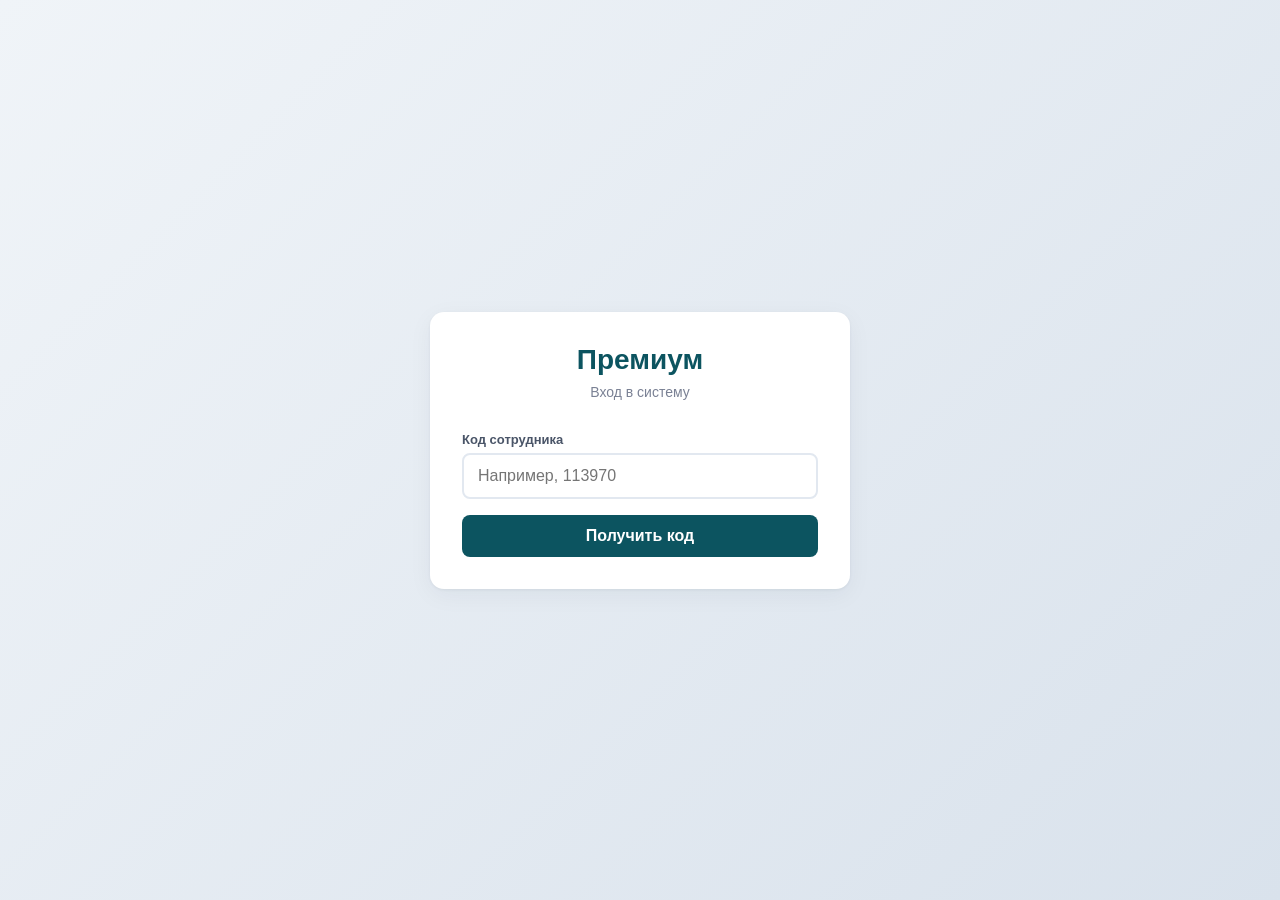
==== index.html @ 04913149 "chore: initial commit — каркас Премиум v2 - CNAME для premium.prognoz.info - tokens.css: дизайн-токе" ====
<!DOCTYPE html>
<html lang="ru">
<head>
  <meta charset="UTF-8">
  <meta name="viewport" content="width=device-width,initial-scale=1,maximum-scale=1">
  <title>Прогноз · Премиум</title>
  <link rel="preconnect" href="https://fonts.googleapis.com">
  <link rel="preconnect" href="https://fonts.gstatic.com" crossorigin>
  <link href="https://fonts.googleapis.com/css2?family=Golos+Text:wght@400;500;600;700;800&display=swap" rel="stylesheet">
  <script type="importmap">
  { "imports": { "https://www.gstatic.com/firebasejs/10.7.0/": "/libs/firebase/10.7.0/" } }
  </script>
  <link rel="stylesheet" href="tokens.css">
  <style>
    /* HERO — верхняя тёмная шапка */
    .top{background:linear-gradient(160deg,var(--petrol),var(--petrol-deep));color:#fff;padding:18px 18px 20px;position:sticky;top:0;z-index:10}
    .top-row{display:flex;align-items:center;gap:12px}
    .who{flex:1;min-width:0}
    .who .role{display:inline-block;background:rgba(255,255,255,.16);border-radius:6px;padding:2px 8px;font-weight:700;font-size:10px;margin-right:6px;letter-spacing:.03em;text-transform:uppercase}
    .who h1{font-size:17px;font-weight:800;line-height:1.2;margin:6px 0 3px}
    .who .meta{font-size:11px;color:rgba(255,255,255,.7)}
    .top-actions{display:flex;gap:6px}
    .top-btn{background:rgba(255,255,255,.12);border:none;color:#fff;font-family:inherit;font-size:13px;padding:8px;border-radius:10px;cursor:pointer;line-height:1;min-width:38px;height:38px;display:inline-flex;align-items:center;justify-content:center}
    .top-btn:active{background:rgba(255,255,255,.24)}
    /* КАРТОЧКА */
    .wrap{max-width:420px;margin:0 auto;padding-bottom:80px}
    .card{background:var(--card);border:1px solid var(--line);border-radius:var(--r);box-shadow:var(--shadow);margin:12px;padding:16px}
    .eyebrow{font-size:11px;font-weight:800;letter-spacing:.05em;text-transform:uppercase;color:var(--muted);margin-bottom:6px}
    .big{font-size:32px;font-weight:800;letter-spacing:-.5px}
    .pill{display:inline-flex;align-items:center;gap:5px;font-size:12px;font-weight:800;padding:4px 11px;border-radius:999px}
    .pill.ok{background:var(--ok-soft);color:var(--ok)}
    .pill.warn{background:var(--warn-soft);color:var(--warn)}
    .pill.bad{background:var(--bad-soft);color:var(--bad)}
    .row{display:flex;align-items:baseline;gap:10px;flex-wrap:wrap}
    .muted{color:var(--muted);font-size:12px}
    .stack{height:32px;background:var(--card-2);border:1px solid var(--line);border-radius:10px;overflow:hidden;display:flex;position:relative;margin-top:10px}
    .stack .fact{background:var(--petrol);display:flex;align-items:center;padding:0 10px;color:#fff;font-weight:800;font-size:12px}
    .banner{background:var(--warn-soft);border:1px solid var(--warn);color:var(--warn);border-radius:12px;padding:14px 16px;margin:12px;font-size:13px;line-height:1.45}
    .banner b{color:var(--ink)}
    .loader{padding:40px;text-align:center;color:var(--muted)}
    .kv{display:grid;grid-template-columns:1fr auto;gap:8px 12px;font-size:13px;margin-top:8px}
    .kv .k{color:var(--muted)}
    .kv .v{font-weight:700;color:var(--ink)}
    .stripe-c1,.stripe-c2,.stripe-c3,.stripe-c4{height:6px;border-radius:3px;background:var(--card-2);overflow:hidden;margin-top:4px}
    .stripe-c1>i,.stripe-c2>i,.stripe-c3>i,.stripe-c4>i{display:block;height:100%;border-radius:3px;background:var(--petrol)}
    .comp-row{display:grid;grid-template-columns:60px 1fr auto;gap:9px;align-items:center;margin-top:10px;font-size:12px}
    .comp-row .cn{color:var(--ink-2);font-weight:600}
    .comp-row .cv{font-weight:800;white-space:nowrap;color:var(--ink)}
  </style>
</head>
<body>
<div class="wrap">
  <div id="hero"></div>
  <div id="content"><div class="loader">Загрузка кабинета…</div></div>
</div>

<script type="module">
import { requireAuth, logout } from './auth-guard.js';
import { getApp } from 'https://www.gstatic.com/firebasejs/10.7.0/firebase-app.js';
import { getFunctions, httpsCallable } from 'https://www.gstatic.com/firebasejs/10.7.0/firebase-functions.js';

const esc = (s) => String(s ?? '').replace(/[&<>"]/g, c => ({'&':'&amp;','<':'&lt;','>':'&gt;','"':'&quot;'}[c]));
const initials = (name) => (String(name||'').trim().split(/\s+/).map(p=>p[0]||'').slice(0,2).join('') || '?').toUpperCase();
const fmtK = (n) => { n = Number(n)||0; if(n>=1e6) return (n/1e6).toFixed(1).replace('.',',')+' млн'; if(n>=1e4) return Math.round(n/1e3)+'к'; if(n>=1e3) return (n/1e3).toFixed(1).replace('.',',')+'к'; return String(Math.round(n)); };
const fmtFull = (n) => String(Math.round(Number(n)||0)).replace(/\B(?=(\d{3})+(?!\d))/g,' ');

(async () => {
  const me = await requireAuth();
  const params = new URLSearchParams(location.search);
  const targetCode = params.get('agent') || me.code;

  const fns = getFunctions(getApp(), 'europe-west1');
  let d;
  try {
    const res = await httpsCallable(fns, 'getDashboard')({ user_code: targetCode, view: 'partner' });
    d = res.data;
  } catch (e) {
    document.getElementById('content').innerHTML =
      `<div class="banner">Не удалось загрузить кабинет: <b>${esc(e.message || String(e))}</b></div>`;
    console.error(e);
    return;
  }

  renderHero(d, me);
  renderContent(d);
})();

function renderHero(d, me) {
  const u = d.user || {};
  const roleLabel = u.role_label || 'Партнёр';
  const meta = [];
  if (u.mop_name) meta.push('Старший: ' + u.mop_name);
  if (u.stazh_label) meta.push('стаж ' + u.stazh_label);
  const showBack = new URLSearchParams(location.search).has('agent');
  document.getElementById('hero').innerHTML = `
    <div class="top">
      <div class="top-row">
        <div class="who">
          <span class="role">${esc(roleLabel)}</span>
          <h1>${esc(u.name || '')}</h1>
          <div class="meta">${esc(meta.join(' · '))}</div>
        </div>
        <div class="top-actions">
          ${showBack ? '<button class="top-btn" onclick="history.back()" title="Назад">←</button>' : ''}
          <button class="top-btn" onclick="__logout()" title="Выход">⎋</button>
        </div>
      </div>
    </div>`;
}

function renderContent(d) {
  const u = d.user || {};
  const irBlock = irCard(d);
  const goalBlock = goalCard(d);
  const svetoforBlock = svetoforCard(d);
  const preview = `
    <div class="banner">🚧 <b>Премиум v2 · этап 1.</b> Идёт разработка. Пока показываем базовый профиль на реальных данных для проверки чтения.</div>
    ${irBlock}
    ${goalBlock}
    ${svetoforBlock}
  `;
  document.getElementById('content').innerHTML = preview;
}

function irCard(d) {
  const ir = d.ir_v2 && d.ir_v2.week;
  if (!ir) return '';
  const tot = ir.ir_total ?? 0;
  const cls = tot >= 70 ? 'ok' : (tot >= 50 ? 'warn' : 'bad');
  const b = ir.breakdown || {};
  const c = (key, label) => {
    const v = (b[key] && (b[key].total ?? b[key])) ?? 0;
    const pct = Math.min(100, Math.max(0, v));
    return `<div class="comp-row">
      <div class="cn">${esc(label)}</div>
      <div class="stripe-c1"><i style="width:${pct}%"></i></div>
      <div class="cv">${v}%</div>
    </div>`;
  };
  return `<div class="card">
    <div class="eyebrow">Индекс развития · неделя</div>
    <div class="row">
      <div class="big">${tot}%</div>
      <span class="pill ${cls}">${cls === 'ok' ? 'норма' : cls === 'warn' ? 'внимание' : 'риск'}</span>
    </div>
    <div class="muted">4 равные части: поток · горячие · задатки · вал</div>
    ${c('c1','поток')}${c('c2','горячие')}${c('c3','задатки')}${c('c4','вал')}
  </div>`;
}

function goalCard(d) {
  const g = d.goal;
  const u = d.user || {};
  if (!g) return '';
  const inc = u.income_month || 0;
  const tgt = g.target_revenue_month || 0;
  const pct = tgt > 0 ? Math.min(100, Math.round(inc/tgt*100)) : 0;
  return `<div class="card">
    <div class="eyebrow">Цель по доходу</div>
    <div class="row" style="justify-content:space-between">
      <div>
        <div class="big" style="color:var(--gold)">${fmtK(inc)} <span class="muted num" style="font-size:14px">/ ${fmtK(tgt)} ₽</span></div>
      </div>
      <span class="pill ${pct >= 90 ? 'ok' : pct >= 60 ? 'warn' : 'bad'}">${pct}%</span>
    </div>
    <div class="stack"><div class="fact" style="width:${pct}%">${pct >= 30 ? fmtK(inc) : ''}</div></div>
    <div class="muted" style="margin-top:8px">Средний доход за 12 мес vs цель</div>
  </div>`;
}

function svetoforCard(d) {
  const u = d.user || {};
  if (u.position_in_company == null && u.position_in_pool == null) return '';
  const pos = u.position_in_pool ?? u.position_in_company;
  const zone = u.svetofor_zone_label || '';
  const category = u.svetofor_zone_category || '';
  return `<div class="card">
    <div class="eyebrow">Светофор</div>
    <div class="row" style="justify-content:space-between;align-items:center">
      <div class="big">#${pos}</div>
      <div style="text-align:right">
        <div style="font-size:13px;font-weight:700">${esc(zone)}</div>
        <div class="muted">${esc(category)}</div>
      </div>
    </div>
  </div>`;
}

window.__logout = async () => { await logout(); };
</script>
</body>
</html>
---- tokens.css ----
/* Дизайн-токены Премиума. Единственное место где определены цвета/шрифты/радиусы. */
:root{
  --paper:#EDF0F1;--card:#FFF;--card-2:#F7F8F9;
  --ink:#15191C;--ink-2:#41494F;--muted:#727C83;
  --line:#E4E8EA;--line-2:#EEF1F2;
  --petrol:#0C5460;--petrol-deep:#073B43;--petrol-soft:#E4EEF0;
  --gold:#A86A12;--gold-soft:#FAF1DD;--gold-line:#EBD8AF;
  --ok:#1F7A43;--ok-soft:#E5F2EA;
  --warn:#B26B0E;--warn-soft:#FBF0DE;
  --bad:#B5302A;--bad-soft:#FBE7E5;--bad-line:#F1CFCC;
  --r:16px;--r-sm:12px;
  --shadow:0 1px 2px rgba(20,25,28,.04),0 8px 26px rgba(20,25,28,.06);
}
*{box-sizing:border-box;margin:0;padding:0}
body{
  font-family:'Golos Text','Inter',-apple-system,system-ui,sans-serif;
  background:var(--paper);color:var(--ink);
  font-size:14px;line-height:1.5;-webkit-font-smoothing:antialiased;
}
.num{font-variant-numeric:tabular-nums}
button{font-family:inherit;cursor:pointer}
a{color:var(--petrol);text-decoration:none}
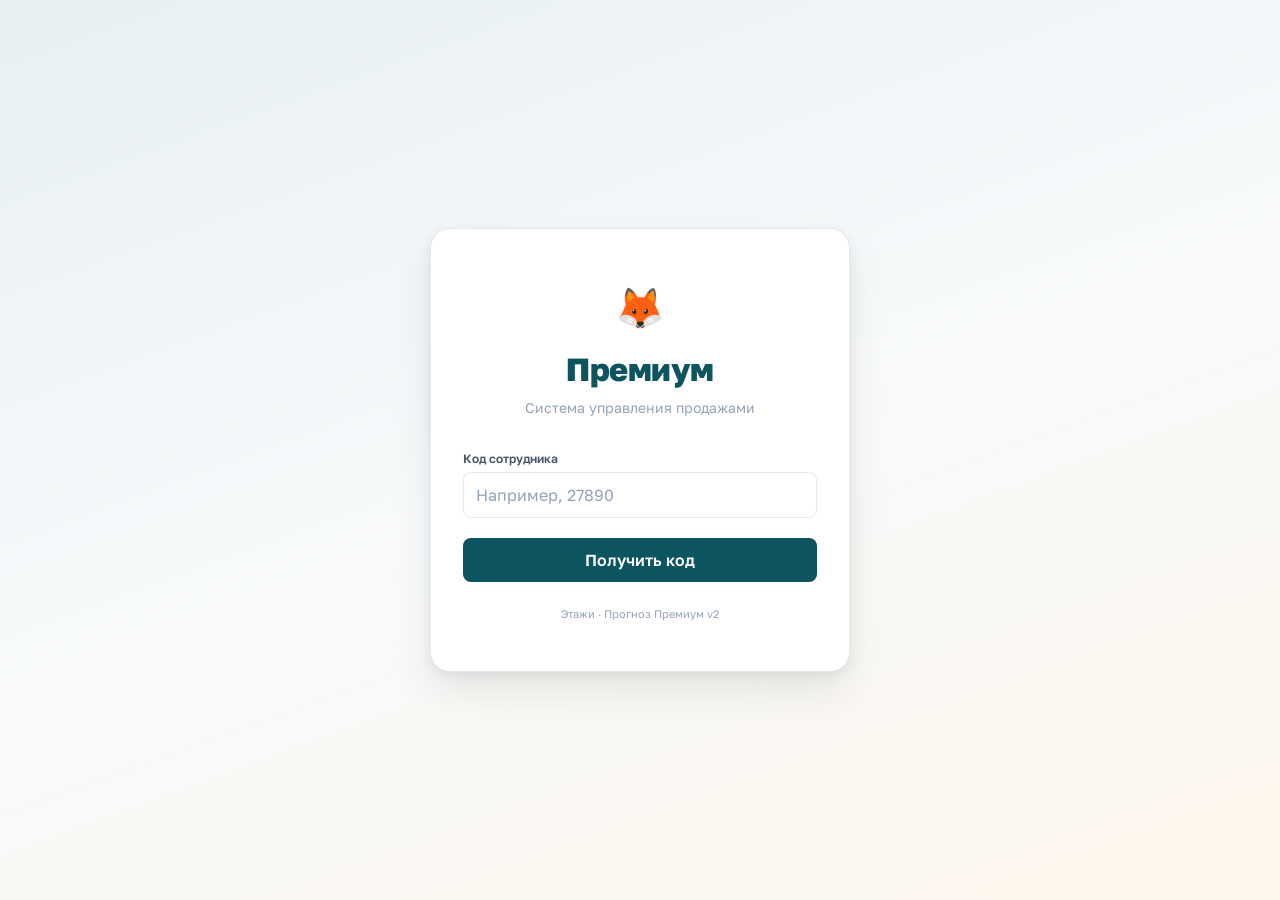
==== commit fbb4888e: "feat(design): полный редизайн — премиальный светлый - tokens.css: новая палитра (петроль обновлённый" ====
--- a/index.html
+++ b/index.html
@@ -4,99 +4,250 @@
   <meta charset="UTF-8">
   <meta name="viewport" content="width=device-width,initial-scale=1,maximum-scale=1">
   <title>Прогноз · Премиум</title>
-  <link rel="preconnect" href="https://fonts.googleapis.com">
-  <link rel="preconnect" href="https://fonts.gstatic.com" crossorigin>
-  <link href="https://fonts.googleapis.com/css2?family=Golos+Text:wght@400;500;600;700;800&display=swap" rel="stylesheet">
   <script type="importmap">
   { "imports": { "https://www.gstatic.com/firebasejs/10.7.0/": "/libs/firebase/10.7.0/" } }
   </script>
   <link rel="stylesheet" href="tokens.css">
   <style>
-    /* HERO — верхняя тёмная шапка */
-    .top{background:linear-gradient(160deg,var(--petrol),var(--petrol-deep));color:#fff;padding:18px 18px 20px;position:sticky;top:0;z-index:10}
-    .top-row{display:flex;align-items:center;gap:12px}
+    /* ============ КАРКАС ============ */
+    .wrap{max-width:1024px;margin:0 auto;padding-bottom:var(--sp-8)}
+    @media(max-width:640px){.wrap{padding-bottom:100px}}
+
+    /* HERO — тёмная петроловая шапка */
+    .top{background:linear-gradient(160deg,var(--petrol),var(--petrol-deep));color:#fff;padding:var(--sp-5) var(--sp-5) 22px;position:sticky;top:0;z-index:10;box-shadow:0 4px 20px rgba(7,59,67,.15)}
+    .top-inner{max-width:1024px;margin:0 auto;display:flex;align-items:center;gap:var(--sp-3);flex-wrap:wrap}
+    .avatar{width:44px;height:44px;border-radius:50%;background:rgba(255,255,255,.18);display:flex;align-items:center;justify-content:center;font-weight:var(--fw-eb);font-size:var(--fs-md);flex-shrink:0;backdrop-filter:blur(4px)}
     .who{flex:1;min-width:0}
-    .who .role{display:inline-block;background:rgba(255,255,255,.16);border-radius:6px;padding:2px 8px;font-weight:700;font-size:10px;margin-right:6px;letter-spacing:.03em;text-transform:uppercase}
-    .who h1{font-size:17px;font-weight:800;line-height:1.2;margin:6px 0 3px}
-    .who .meta{font-size:11px;color:rgba(255,255,255,.7)}
-    .top-actions{display:flex;gap:6px}
-    .top-btn{background:rgba(255,255,255,.12);border:none;color:#fff;font-family:inherit;font-size:13px;padding:8px;border-radius:10px;cursor:pointer;line-height:1;min-width:38px;height:38px;display:inline-flex;align-items:center;justify-content:center}
-    .top-btn:active{background:rgba(255,255,255,.24)}
-    /* КАРТОЧКА */
-    .wrap{max-width:420px;margin:0 auto;padding-bottom:80px}
-    .card{background:var(--card);border:1px solid var(--line);border-radius:var(--r);box-shadow:var(--shadow);margin:12px;padding:16px}
-    .eyebrow{font-size:11px;font-weight:800;letter-spacing:.05em;text-transform:uppercase;color:var(--muted);margin-bottom:6px}
-    .big{font-size:32px;font-weight:800;letter-spacing:-.5px}
-    .pill{display:inline-flex;align-items:center;gap:5px;font-size:12px;font-weight:800;padding:4px 11px;border-radius:999px}
-    .pill.ok{background:var(--ok-soft);color:var(--ok)}
-    .pill.warn{background:var(--warn-soft);color:var(--warn)}
-    .pill.bad{background:var(--bad-soft);color:var(--bad)}
-    .row{display:flex;align-items:baseline;gap:10px;flex-wrap:wrap}
-    .muted{color:var(--muted);font-size:12px}
-    .stack{height:32px;background:var(--card-2);border:1px solid var(--line);border-radius:10px;overflow:hidden;display:flex;position:relative;margin-top:10px}
-    .stack .fact{background:var(--petrol);display:flex;align-items:center;padding:0 10px;color:#fff;font-weight:800;font-size:12px}
-    .banner{background:var(--warn-soft);border:1px solid var(--warn);color:var(--warn);border-radius:12px;padding:14px 16px;margin:12px;font-size:13px;line-height:1.45}
+    .who .role{display:inline-block;background:rgba(255,255,255,.16);border-radius:var(--r-xs);padding:2px var(--sp-2);font-weight:var(--fw-b);font-size:var(--fs-xs);margin-right:var(--sp-1);letter-spacing:.03em;text-transform:uppercase;backdrop-filter:blur(4px)}
+    .who h1{font-size:var(--fs-md);font-weight:var(--fw-eb);line-height:1.2;margin:6px 0 3px;overflow:hidden;text-overflow:ellipsis;white-space:nowrap}
+    .who .meta{font-size:var(--fs-xs);color:rgba(255,255,255,.72);overflow:hidden;text-overflow:ellipsis;white-space:nowrap}
+    .top-actions{display:flex;gap:var(--sp-1);flex-shrink:0}
+    .top-btn{background:rgba(255,255,255,.12);border:none;color:#fff;font-family:inherit;font-size:var(--fs-base);padding:var(--sp-2);border-radius:var(--r-sm);cursor:pointer;line-height:1;min-width:38px;height:38px;display:inline-flex;align-items:center;justify-content:center;transition:background var(--transition)}
+    .top-btn:hover{background:rgba(255,255,255,.22)}
+
+    /* Табы */
+    .tabs{max-width:1024px;margin:0 auto;padding:0 var(--sp-3);display:flex;gap:var(--sp-1);overflow-x:auto;-webkit-overflow-scrolling:touch;background:var(--card);border-bottom:1px solid var(--line);position:sticky;top:88px;z-index:9}
+    @media(max-width:640px){.tabs{top:86px}}
+    .tab{flex:0 0 auto;padding:var(--sp-4) var(--sp-4);font-size:var(--fs-sm);font-weight:var(--fw-b);color:var(--muted);border:none;background:transparent;cursor:pointer;font-family:inherit;border-bottom:2px solid transparent;white-space:nowrap;transition:color var(--transition),border-color var(--transition)}
+    .tab:hover{color:var(--ink)}
+    .tab.on{color:var(--petrol);border-bottom-color:var(--petrol)}
+    .tab .em{font-size:15px;margin-right:5px}
+
+    /* КАРТОЧКИ */
+    .card{background:var(--card);border:1px solid var(--line);border-radius:var(--r-lg);box-shadow:var(--shadow);margin:var(--sp-3);padding:var(--sp-4);transition:box-shadow var(--transition)}
+    @media(min-width:900px){.card{margin:var(--sp-4)}}
+    .card-h{display:flex;align-items:center;gap:var(--sp-2);margin-bottom:var(--sp-3)}
+    .eyebrow{font-size:var(--fs-xs);font-weight:var(--fw-eb);letter-spacing:.05em;text-transform:uppercase;color:var(--muted)}
+    .card-h .eyebrow{flex:1}
+    .big{font-size:var(--fs-2xl);font-weight:var(--fw-eb);letter-spacing:-.5px;line-height:1.05}
+    .row{display:flex;align-items:baseline;gap:var(--sp-3);flex-wrap:wrap}
+    .stack{height:32px;background:var(--card-2);border:1px solid var(--line);border-radius:var(--r-md);overflow:hidden;display:flex;position:relative;margin-top:var(--sp-3)}
+    .stack .fact{background:var(--petrol);display:flex;align-items:center;padding:0 var(--sp-3);color:#fff;font-weight:var(--fw-eb);font-size:var(--fs-sm)}
+
+    /* Компонентные полосы */
+    .comp-row{display:grid;grid-template-columns:70px 1fr auto;gap:var(--sp-3);align-items:center;margin-top:var(--sp-3);font-size:var(--fs-sm)}
+    .comp-row .cn{color:var(--ink-2);font-weight:var(--fw-sb)}
+    .comp-row .cv{font-weight:var(--fw-eb);white-space:nowrap;color:var(--ink);min-width:36px;text-align:right}
+
+    /* Баннер */
+    .banner{background:var(--warn-soft);border:1px solid var(--warn-line);color:var(--warn);border-radius:var(--r-md);padding:var(--sp-3) var(--sp-3);margin:var(--sp-3);font-size:var(--fs-sm);line-height:1.45}
     .banner b{color:var(--ink)}
-    .loader{padding:40px;text-align:center;color:var(--muted)}
-    .kv{display:grid;grid-template-columns:1fr auto;gap:8px 12px;font-size:13px;margin-top:8px}
-    .kv .k{color:var(--muted)}
-    .kv .v{font-weight:700;color:var(--ink)}
-    .stripe-c1,.stripe-c2,.stripe-c3,.stripe-c4{height:6px;border-radius:3px;background:var(--card-2);overflow:hidden;margin-top:4px}
-    .stripe-c1>i,.stripe-c2>i,.stripe-c3>i,.stripe-c4>i{display:block;height:100%;border-radius:3px;background:var(--petrol)}
-    .comp-row{display:grid;grid-template-columns:60px 1fr auto;gap:9px;align-items:center;margin-top:10px;font-size:12px}
-    .comp-row .cn{color:var(--ink-2);font-weight:600}
-    .comp-row .cv{font-weight:800;white-space:nowrap;color:var(--ink)}
+
+    /* Loader / пусто */
+    .loader{padding:var(--sp-8);text-align:center;color:var(--muted)}
+    .empty-tab{padding:60px var(--sp-5);text-align:center;color:var(--muted);font-size:var(--fs-base)}
+    .empty-tab .em{font-size:var(--fs-2xl);margin-bottom:var(--sp-3);display:block}
+
+    /* Экран */
+    .screen{display:none}
+    .screen.on{display:block}
+
+    /* Прогноз (вал/доход) карточки */
+    .money-grid{display:grid;grid-template-columns:1fr 1fr;gap:var(--sp-3);margin-top:var(--sp-3)}
+    @media(max-width:520px){.money-grid{grid-template-columns:1fr}}
+    .money-cell{background:var(--card-2);border:1px solid var(--line);border-radius:var(--r-md);padding:var(--sp-3) var(--sp-4)}
+    .money-cell.gold{background:var(--gold-soft);border-color:var(--gold-line)}
+    .money-cell .lbl{font-size:var(--fs-xs);font-weight:var(--fw-eb);text-transform:uppercase;letter-spacing:.03em;color:var(--muted);margin-bottom:var(--sp-1)}
+    .money-cell .val{font-size:22px;font-weight:var(--fw-eb);color:var(--ink)}
+    .money-cell.gold .val{color:var(--gold)}
+    .money-cell .sub{font-size:var(--fs-sm);color:var(--muted);margin-top:var(--sp-1)}
+
+    /* Стрик badge */
+    .streak-badge{display:inline-flex;align-items:center;gap:5px;background:var(--gold-soft);color:var(--gold);border:1px solid var(--gold-line);border-radius:var(--r-pill);padding:var(--sp-1) var(--sp-3);font-size:var(--fs-xs);font-weight:var(--fw-eb);margin-left:var(--sp-2)}
+    .n-risk-badge{display:inline-flex;align-items:center;gap:5px;background:var(--bad-soft);color:var(--bad);border:1px solid var(--bad-line);border-radius:var(--r-pill);padding:var(--sp-1) var(--sp-3);font-size:var(--fs-xs);font-weight:var(--fw-eb);margin-left:var(--sp-2)}
+
+    /* Воронка (кабинет партнёра, вкладки прогноз/тренер) */
+    .funnel-side{border:1px solid var(--line);border-radius:var(--r-md);padding:var(--sp-3) var(--sp-3);margin-top:var(--sp-3);background:var(--card)}
+    .funnel-head{display:flex;align-items:center;gap:var(--sp-2);margin-bottom:var(--sp-2)}
+    .funnel-dot{width:9px;height:9px;border-radius:50%}
+    .funnel-dot.buyer{background:var(--petrol)}
+    .funnel-dot.seller{background:var(--ok)}
+    .funnel-title{font-weight:var(--fw-eb);font-size:var(--fs-sm)}
+    .funnel-stage{display:grid;grid-template-columns:1fr auto;gap:var(--sp-1);padding:var(--sp-1) 0;border-top:1px solid var(--line-2)}
+    .funnel-stage:first-of-type{border-top:none}
+    .funnel-stage .st-name{font-size:var(--fs-sm);font-weight:var(--fw-sb);color:var(--ink-2)}
+    .funnel-stage .st-fp{font-size:var(--fs-xs);font-weight:var(--fw-eb);text-align:right}
+    .funnel-stage .st-fp .fact{color:var(--ok)}
+    .funnel-stage .st-fp .plan{color:var(--muted);font-weight:var(--fw-m)}
+    .funnel-stage .st-bar{grid-column:1/-1;height:6px;background:var(--card-2);border-radius:3px;overflow:hidden;position:relative;margin-top:var(--sp-1)}
+    .funnel-stage .st-bar>i{display:block;height:100%;border-radius:3px}
+    .st-bar .st-fill-fact{background:var(--ok);position:absolute;left:0;top:0}
+    .st-bar .st-fill-forecast{background:var(--warn);position:absolute;top:0}
+
+    /* Прогноз / цикл-график */
+    .cycle-bars{display:grid;grid-template-columns:repeat(6,1fr);gap:var(--sp-2);align-items:end;height:180px;margin-top:var(--sp-3)}
+    .cycle-col{display:flex;flex-direction:column;align-items:center;gap:5px;height:100%}
+    .cycle-col .cur-tag{font-size:9px;color:var(--petrol);text-transform:uppercase;letter-spacing:.03em;font-weight:var(--fw-eb);min-height:12px}
+    .cycle-col .cur-tag.hidden{opacity:0}
+    .cycle-col .bar-slot{position:relative;flex:1;width:100%;background:var(--card-2);border-radius:var(--r-xs);overflow:hidden;min-height:100px}
+    .cycle-col .plan-bar{position:absolute;bottom:0;left:0;right:0;background:repeating-linear-gradient(45deg,var(--line) 0,var(--line) 4px,var(--line-2) 4px,var(--line-2) 8px);border-radius:var(--r-xs);opacity:.7}
+    .cycle-col .fact-bar{position:absolute;bottom:0;left:0;right:0;background:linear-gradient(180deg,var(--ok),#15803d);border-radius:var(--r-xs);display:flex;align-items:flex-start;justify-content:center;padding-top:5px}
+    .cycle-col .fcst-bar{position:absolute;left:0;right:0;background:linear-gradient(180deg,var(--petrol),var(--petrol-deep));border-radius:var(--r-xs);display:flex;align-items:flex-start;justify-content:center;padding-top:5px}
+    .cycle-col .bar-lbl{color:#fff;font-size:var(--fs-xs);font-weight:var(--fw-eb);text-shadow:0 1px 2px rgba(0,0,0,.15)}
+    .cycle-col .val-label{font-size:var(--fs-xs);font-weight:var(--fw-eb);color:var(--ink);text-align:center}
+    .cycle-col .mon-label{font-size:var(--fs-xs);color:var(--muted);font-weight:var(--fw-b);text-transform:uppercase}
+    .cycle-legend{display:flex;gap:var(--sp-3);font-size:var(--fs-xs);color:var(--muted);padding:var(--sp-3) 0 var(--sp-1);border-top:1px dashed var(--line);margin-top:var(--sp-2);flex-wrap:wrap}
+    .cycle-legend i{display:inline-block;width:11px;height:11px;border-radius:2px;margin-right:5px;vertical-align:-1px}
+
+    /* Coach */
+    .weak-item{display:flex;justify-content:space-between;padding:var(--sp-2) 0;border-top:1px solid var(--line-2);font-size:var(--fs-sm)}
+    .weak-item:first-of-type{border-top:none}
+    .weak-item .wl{color:var(--bad);font-weight:var(--fw-sb)}
+    .weak-item .wr{color:var(--muted)}
+
+    /* Задачи (list-row) */
+    .list-row{display:flex;align-items:center;gap:var(--sp-3);padding:var(--sp-3) var(--sp-3);border-bottom:1px solid var(--line-2);cursor:pointer;transition:background var(--transition)}
+    .list-row:last-child{border-bottom:none}
+    .list-row:hover{background:var(--card-2)}
+    .list-row.overdue{background:var(--bad-soft)}
+    .list-row.done{opacity:.55}
+    .list-row.done .lr-title{text-decoration:line-through}
+    .lr-dot{width:8px;height:8px;border-radius:50%;flex-shrink:0}
+    .lr-body{flex:1;min-width:0}
+    .lr-title{font-size:var(--fs-sm);font-weight:var(--fw-sb);color:var(--ink);line-height:1.3;overflow:hidden;text-overflow:ellipsis;white-space:nowrap}
+    .lr-meta{font-size:var(--fs-xs);color:var(--muted);margin-top:2px;display:flex;gap:var(--sp-2);flex-wrap:wrap}
+    .lr-when{font-weight:var(--fw-sb)}
+    .lr-when.overdue{color:var(--bad);font-weight:var(--fw-eb)}
+    .lr-when.today{color:var(--bad);font-weight:var(--fw-eb)}
+    .lr-when.week{color:var(--warn);font-weight:var(--fw-b)}
+    .lr-actions{display:flex;gap:var(--sp-1);flex-shrink:0}
+    .lr-actions button{width:30px;height:30px;border:none;background:var(--card-2);border-radius:var(--r-sm);cursor:pointer;font-size:var(--fs-sm);display:flex;align-items:center;justify-content:center;transition:background var(--transition)}
+    .lr-actions button:hover{background:var(--line)}
+    .lr-actions .lr-done{background:var(--ok-soft);color:var(--ok)}
+    .lr-actions .lr-done:hover{background:var(--ok-line)}
+
+    .task-filters{display:flex;gap:var(--sp-1);flex-wrap:wrap;padding:var(--sp-3);background:var(--card-2);border-radius:var(--r-md);margin-bottom:var(--sp-3)}
+    .task-filters .lf-btn{font-size:var(--fs-xs);font-weight:var(--fw-b);padding:var(--sp-1) var(--sp-3);border:none;background:var(--card);color:var(--muted);border-radius:var(--r-pill);cursor:pointer;font-family:inherit;transition:color var(--transition),background var(--transition)}
+    .task-filters .lf-btn:hover{color:var(--ink)}
+    .task-filters .lf-btn.on{background:var(--petrol);color:#fff}
+
+    /* Адаптивность hero */
+    @media(max-width:480px){
+      .top-inner{gap:var(--sp-2)}
+      .who h1{font-size:var(--fs-base)}
+      .top-btn{min-width:34px;height:34px;font-size:var(--fs-sm)}
+    }
   </style>
 </head>
 <body>
+<div id="hero"></div>
+<div id="tabs" class="tabs" style="display:none">
+  <button class="tab on" data-tab="main"><span class="em">🏠</span>Главная</button>
+  <button class="tab" data-tab="prognoz"><span class="em">📈</span>Прогноз</button>
+  <button class="tab" data-tab="coach"><span class="em">🎓</span>Тренер</button>
+  <button class="tab" data-tab="clients"><span class="em">👥</span>Клиенты</button>
+  <button class="tab" data-tab="tasks"><span class="em">📋</span>Задачи<span id="tabBadge"></span></button>
+</div>
 <div class="wrap">
-  <div id="hero"></div>
-  <div id="content"><div class="loader">Загрузка кабинета…</div></div>
+  <div id="banner"></div>
+  <div id="screen-main" class="screen on"><div class="loader">Загрузка кабинета…</div></div>
+  <div id="screen-prognoz" class="screen"></div>
+  <div id="screen-coach" class="screen"></div>
+  <div id="screen-clients" class="screen"></div>
+  <div id="screen-tasks" class="screen"></div>
 </div>
 
 <script type="module">
 import { requireAuth, logout } from './auth-guard.js';
 import { getApp } from 'https://www.gstatic.com/firebasejs/10.7.0/firebase-app.js';
 import { getFunctions, httpsCallable } from 'https://www.gstatic.com/firebasejs/10.7.0/firebase-functions.js';
+import { openTaskDetail } from './calendar.js';
+import { getDatabase } from 'https://www.gstatic.com/firebasejs/10.7.0/firebase-database.js';
+import { initAssistant } from './assistant.js?v=7';
 
 const esc = (s) => String(s ?? '').replace(/[&<>"]/g, c => ({'&':'&amp;','<':'&lt;','>':'&gt;','"':'&quot;'}[c]));
 const initials = (name) => (String(name||'').trim().split(/\s+/).map(p=>p[0]||'').slice(0,2).join('') || '?').toUpperCase();
 const fmtK = (n) => { n = Number(n)||0; if(n>=1e6) return (n/1e6).toFixed(1).replace('.',',')+' млн'; if(n>=1e4) return Math.round(n/1e3)+'к'; if(n>=1e3) return (n/1e3).toFixed(1).replace('.',',')+'к'; return String(Math.round(n)); };
-const fmtFull = (n) => String(Math.round(Number(n)||0)).replace(/\B(?=(\d{3})+(?!\d))/g,' ');
+const monShort = (ym) => { const m=['янв','фев','мар','апр','май','июн','июл','авг','сен','окт','ноя','дек']; return m[parseInt((ym||'').slice(5,7),10)-1] || ym; };
+
+const CTX = { data: null, target: null, taskFilter: 'all' };
+window.__ctx = CTX;
 
 (async () => {
   const me = await requireAuth();
   const params = new URLSearchParams(location.search);
   const targetCode = params.get('agent') || me.code;
+  CTX.target = targetCode;
 
   const fns = getFunctions(getApp(), 'europe-west1');
   let d;
   try {
     const res = await httpsCallable(fns, 'getDashboard')({ user_code: targetCode, view: 'partner' });
     d = res.data;
+    CTX.data = d;
   } catch (e) {
-    document.getElementById('content').innerHTML =
+    document.getElementById('screen-main').innerHTML =
       `<div class="banner">Не удалось загрузить кабинет: <b>${esc(e.message || String(e))}</b></div>`;
     console.error(e);
     return;
   }
 
-  renderHero(d, me);
-  renderContent(d);
+  renderHero(d);
+  document.getElementById('tabs').style.display = 'flex';
+  document.getElementById('banner').innerHTML = `<div class="banner">🚧 <b>Премиум v2 · этап 1.</b> Партнёрский кабинет на реальных данных общего бэка. Остальные роли и ассистент — на подходе.</div>`;
+  renderMain(d);
+  // Ассистент — плавающая кнопка + чат-шторка + бриф
+  initAssistant(d);
+  // Обновим бейджик задач
+  const cntTasks = (d.tasks && d.tasks.counts) || {};
+  const total = (cntTasks.today||0) + (cntTasks.expired||0);
+  if (total > 0) document.getElementById('tabBadge').textContent = ' ' + total;
+
+  // Табы
+  document.querySelectorAll('.tab').forEach(t => {
+    t.onclick = () => {
+      document.querySelectorAll('.tab').forEach(x => x.classList.toggle('on', x === t));
+      document.querySelectorAll('.screen').forEach(s => s.classList.remove('on'));
+      const target = t.dataset.tab;
+      document.getElementById('screen-' + target).classList.add('on');
+      renderTab(target, d);
+      window.scrollTo({top: 0, behavior: 'smooth'});
+    };
+  });
 })();
 
-function renderHero(d, me) {
+function renderHero(d) {
   const u = d.user || {};
   const roleLabel = u.role_label || 'Партнёр';
   const meta = [];
-  if (u.mop_name) meta.push('Старший: ' + u.mop_name);
+  if (u.mop_name && u.code !== u.mop_code) meta.push('Старший: ' + u.mop_name);
   if (u.stazh_label) meta.push('стаж ' + u.stazh_label);
   const showBack = new URLSearchParams(location.search).has('agent');
+  const nr = d.n_risk || {};
+  let streakChip = '';
+  if ((nr.good_streak || 0) >= 1) {
+    const g = nr.good_streak;
+    streakChip = `<span class="streak-badge">🔥 ${g} ${g === 1 ? 'неделя' : g < 5 ? 'недели' : 'недель'} в плане</span>`;
+  } else if ((nr.streak || 0) >= 1) {
+    const s = Math.min(nr.streak, 4);
+    streakChip = `<span class="n-risk-badge">Н${s}</span>`;
+  }
   document.getElementById('hero').innerHTML = `
     <div class="top">
-      <div class="top-row">
+      <div class="top-inner">
+        <div class="avatar">${esc(initials(u.name))}</div>
         <div class="who">
-          <span class="role">${esc(roleLabel)}</span>
+          <span class="role">${esc(roleLabel)}</span>${streakChip}
           <h1>${esc(u.name || '')}</h1>
           <div class="meta">${esc(meta.join(' · '))}</div>
         </div>
@@ -108,18 +259,26 @@
     </div>`;
 }
 
-function renderContent(d) {
-  const u = d.user || {};
-  const irBlock = irCard(d);
-  const goalBlock = goalCard(d);
-  const svetoforBlock = svetoforCard(d);
-  const preview = `
-    <div class="banner">🚧 <b>Премиум v2 · этап 1.</b> Идёт разработка. Пока показываем базовый профиль на реальных данных для проверки чтения.</div>
-    ${irBlock}
-    ${goalBlock}
-    ${svetoforBlock}
-  `;
-  document.getElementById('content').innerHTML = preview;
+function renderTab(name, d) {
+  if (name === 'main') { if (!document.querySelector('#screen-main .card')) renderMain(d); return; }
+  if (name === 'prognoz') { renderPrognozTab(d); return; }
+  if (name === 'coach') { renderCoachTab(d); return; }
+  if (name === 'clients') { renderClientsTab(d); return; }
+  if (name === 'tasks') { renderTasksTab(d); return; }
+}
+
+// ============ ГЛАВНАЯ ============
+
+function renderMain(d) {
+  const html = [
+    irCard(d),
+    moneyCard(d),
+    goalCard(d),
+    funnelCard(d),
+    svetoforCard(d),
+    tasksPreviewCard(d),
+  ].filter(Boolean).join('');
+  document.getElementById('screen-main').innerHTML = html || '<div class="empty-tab">Данных нет</div>';
 }
 
 function irCard(d) {
@@ -133,18 +292,56 @@
     const pct = Math.min(100, Math.max(0, v));
     return `<div class="comp-row">
       <div class="cn">${esc(label)}</div>
-      <div class="stripe-c1"><i style="width:${pct}%"></i></div>
+      <div class="stripe"><i style="width:${pct}%"></i></div>
       <div class="cv">${v}%</div>
     </div>`;
   };
   return `<div class="card">
-    <div class="eyebrow">Индекс развития · неделя</div>
-    <div class="row">
-      <div class="big">${tot}%</div>
+    <div class="card-h">
+      <span class="eyebrow">Индекс развития · неделя</span>
       <span class="pill ${cls}">${cls === 'ok' ? 'норма' : cls === 'warn' ? 'внимание' : 'риск'}</span>
     </div>
-    <div class="muted">4 равные части: поток · горячие · задатки · вал</div>
+    <div class="big">${tot}%</div>
+    <div class="muted" style="margin-top:4px">4 равные части: поток · горячие · задатки · вал</div>
     ${c('c1','поток')}${c('c2','горячие')}${c('c3','задатки')}${c('c4','вал')}
+  </div>`;
+}
+
+function moneyCard(d) {
+  const fc = d.forecast;
+  if (!fc || !fc.current_month) return '';
+  const cm = fc.current_month;
+  const nm = fc.next_month || {};
+  const factRev = cm.fact_revenue || 0;
+  const fcstRev = cm.forecast_revenue || 0;
+  const totalRev = cm.revenue_total || (factRev + fcstRev);
+  const factInc = cm.fact_income || 0;
+  return `<div class="card">
+    <div class="eyebrow">${esc((cm.label||'этот месяц').toUpperCase())} · вал и доход</div>
+    <div class="money-grid">
+      <div class="money-cell">
+        <div class="lbl">Вал · оборот</div>
+        <div class="val num">${fmtK(factRev)} ₽</div>
+        ${fcstRev > 0 ? `<div class="sub">+ прогноз ${fmtK(fcstRev)} → итого ${fmtK(totalRev)}</div>` : '<div class="sub">факт закрытых сделок</div>'}
+      </div>
+      <div class="money-cell gold">
+        <div class="lbl">Доход · моя ЗП</div>
+        <div class="val num">${fmtK(factInc)} ₽</div>
+        <div class="sub">≈ 48% от вала</div>
+      </div>
+    </div>
+    ${nm.revenue > 0 ? `<div class="money-grid" style="margin-top:8px">
+      <div class="money-cell">
+        <div class="lbl">${esc((nm.label||'след').toUpperCase())} · прогноз вала</div>
+        <div class="val num">${fmtK(nm.revenue)} ₽</div>
+        ${nm.target_revenue > 0 ? `<div class="sub">план ${fmtK(nm.target_revenue)} · ${nm.progress_pct}%</div>` : ''}
+      </div>
+      <div class="money-cell gold">
+        <div class="lbl">Прогноз дохода</div>
+        <div class="val num">${fmtK(nm.income)} ₽</div>
+        <div class="sub">≈ 48% от прогнозного вала</div>
+      </div>
+    </div>` : ''}
   </div>`;
 }
 
@@ -157,26 +354,24 @@
   const pct = tgt > 0 ? Math.min(100, Math.round(inc/tgt*100)) : 0;
   return `<div class="card">
     <div class="eyebrow">Цель по доходу</div>
-    <div class="row" style="justify-content:space-between">
-      <div>
-        <div class="big" style="color:var(--gold)">${fmtK(inc)} <span class="muted num" style="font-size:14px">/ ${fmtK(tgt)} ₽</span></div>
-      </div>
+    <div class="row" style="justify-content:space-between;margin-top:8px">
+      <div class="big" style="color:var(--gold)">${fmtK(inc)} <span class="muted num" style="font-size:14px;font-weight:600">/ ${fmtK(tgt)} ₽</span></div>
       <span class="pill ${pct >= 90 ? 'ok' : pct >= 60 ? 'warn' : 'bad'}">${pct}%</span>
     </div>
     <div class="stack"><div class="fact" style="width:${pct}%">${pct >= 30 ? fmtK(inc) : ''}</div></div>
-    <div class="muted" style="margin-top:8px">Средний доход за 12 мес vs цель</div>
+    <div class="muted" style="margin-top:8px">Средний доход за 12 мес vs цель${g.is_auto ? ' · авто (доход + 50к)' : ''}</div>
   </div>`;
 }
 
 function svetoforCard(d) {
   const u = d.user || {};
-  if (u.position_in_company == null && u.position_in_pool == null) return '';
   const pos = u.position_in_pool ?? u.position_in_company;
+  if (pos == null) return '';
   const zone = u.svetofor_zone_label || '';
   const category = u.svetofor_zone_category || '';
   return `<div class="card">
     <div class="eyebrow">Светофор</div>
-    <div class="row" style="justify-content:space-between;align-items:center">
+    <div class="row" style="justify-content:space-between;align-items:center;margin-top:8px">
       <div class="big">#${pos}</div>
       <div style="text-align:right">
         <div style="font-size:13px;font-weight:700">${esc(zone)}</div>
@@ -186,6 +381,461 @@
   </div>`;
 }
 
+function funnelCard(d) {
+  const f = d.funnels;
+  if (!f || (!f.buyer && !f.seller)) return '';
+  return `<div class="card">
+    <div class="eyebrow">Воронка · ${esc((d.funnels.period_label || 'месяц').toLowerCase())}</div>
+    ${sideFunnel('buyer', f.buyer, 'Покупатель')}
+    ${sideFunnel('seller', f.seller, 'Продавец')}
+  </div>`;
+}
+
+function sideFunnel(side, fs, title) {
+  if (!fs) return '';
+  const stages = fs.stages || [];
+  const irCls = fs.ir_status === 'green' ? 'ok' : fs.ir_status === 'yellow' ? 'warn' : 'bad';
+  const stagesHtml = stages.map(st => {
+    const fact = st.fact || 0;
+    const plan = st.plan || 0;
+    const forecast = st.forecast || 0;
+    const factPct = plan > 0 ? Math.min(100, Math.round(fact/plan*100)) : (fact > 0 ? 100 : 0);
+    const forecastDeltaPct = plan > 0 && forecast > fact ? Math.min(100 - factPct, Math.round((forecast-fact)/plan*100)) : 0;
+    const showForecast = st.is_revenue && forecast > fact;
+    const factLabel = esc(st.fact_label || String(fact));
+    const planLabel = esc(st.plan_label || String(plan));
+    return `<div class="funnel-stage">
+      <div class="st-name">${esc(st.label || '')}${st.hint_label ? ` <span class="muted" style="font-weight:400">${esc(st.hint_label)}</span>` : ''}</div>
+      <div class="st-fp"><span class="fact">${factLabel}</span> <span class="plan">/ ${planLabel}</span>${showForecast ? `<div style="font-size:10px;color:var(--warn);font-weight:700">+${fmtK(forecast-fact)}</div>` : ''}</div>
+      <div class="st-bar">
+        ${factPct > 0 ? `<i class="st-fill-fact" style="width:${factPct}%"></i>` : ''}
+        ${forecastDeltaPct > 0 ? `<i class="st-fill-forecast" style="left:${factPct}%;width:${forecastDeltaPct}%"></i>` : ''}
+      </div>
+    </div>`;
+  }).join('');
+  return `<div class="funnel-side">
+    <div class="funnel-head">
+      <span class="funnel-dot ${side}"></span>
+      <div class="funnel-title">${side === 'buyer' ? '🛒' : '🏠'} ${esc(title)}</div>
+      <span class="pill ${irCls}" style="margin-left:auto">ИР ${fs.ir || 0}%</span>
+    </div>
+    ${stagesHtml}
+  </div>`;
+}
+
+function tasksPreviewCard(d) {
+  const g = d.tasks && d.tasks.groups;
+  if (!g) return '';
+  const exp = g.expired || [];
+  const today = g.today || [];
+  const week = g.week || [];
+  if (!exp.length && !today.length && !week.length) return '';
+  const grp = (arr, title, cls) => arr.length ? `<div style="font-size:11px;font-weight:800;text-transform:uppercase;color:${cls==='red'?'var(--bad)':'var(--warn)'};margin-top:${arr === exp ? '0' : '10'}px;padding:0 12px 6px">${title} · ${arr.length}</div>${arr.slice(0, 3).map(taskRow).join('')}` : '';
+  return `<div class="card" style="padding:0">
+    <div style="padding:14px 16px 8px;display:flex;justify-content:space-between;align-items:center">
+      <span class="eyebrow">📋 Задачи</span>
+      <span style="font-size:12px;color:var(--petrol);font-weight:700;cursor:pointer" onclick="__goTab('tasks')">все задачи ↗</span>
+    </div>
+    ${grp(exp, '⚠ Просрочено', 'red')}${grp(today, 'Сегодня', 'red')}${grp(week, 'На этой неделе', 'amber')}
+  </div>`;
+}
+
+function taskRow(t) {
+  const authorIcon = t.author_kind === 'self' ? '👤' : t.author_kind === 'manager' ? '👔' : '🤖';
+  const overdue = t.overdue || false;
+  const whenCls = overdue ? 'overdue' : (t.due_date === new Date().toISOString().slice(0,10) ? 'today' : 'week');
+  const dotColor = overdue ? 'var(--bad)' : t.author_kind === 'self' ? 'var(--ok)' : t.author_kind === 'manager' ? '#4F46E5' : 'var(--petrol)';
+  return `<div class="list-row ${overdue ? 'overdue' : ''}" onclick="__openTask('${esc(t.id)}',event)">
+    <span class="lr-dot" style="background:${dotColor}"></span>
+    <div class="lr-body">
+      <div class="lr-title">${authorIcon} ${esc(t.title || '')}</div>
+      <div class="lr-meta">
+        <span class="lr-when ${whenCls}">${esc(t.due_label || t.due_date || 'без срока')}</span>
+        ${t.author_display ? `<span>· ${esc(t.author_display)}</span>` : ''}
+      </div>
+    </div>
+    <div class="lr-actions">
+      ${t.can_complete ? `<button class="lr-done" onclick="__completeTask('${esc(t.id)}',event)" title="Выполнить">✓</button>` : ''}
+    </div>
+  </div>`;
+}
+
+// ============ ФАЗА 2: ВКЛАДКА ПРОГНОЗ ============
+
+function renderPrognozTab(d) {
+  const pt = d.prognoz_tab;
+  const g = d.goal;
+  if (!pt || !pt.monthly || !pt.monthly.length) {
+    document.getElementById('screen-prognoz').innerHTML = `<div class="empty-tab"><span class="em">📈</span>Прогноз появится после месячного снапшота.</div>`;
+    return;
+  }
+  const html = [
+    prognozCycleCard(pt, d),
+    prognozGoalPathCard(pt, d),
+    prognozSegmentsCard(pt),
+  ].filter(Boolean).join('');
+  document.getElementById('screen-prognoz').innerHTML = html;
+}
+
+function prognozCycleCard(pt, d) {
+  const months = pt.monthly || [];
+  const mode = 'dohod';  // По ТЗ v2 — только доход
+  const vals = months.map(m => ({
+    ym: m.ym,
+    fact: m.fact_income || 0,
+    fcst: m.forecast_income || 0,
+    plan: m.plan_income || 0,
+    is_current: m.is_current, is_future: m.is_future, is_past: m.is_past,
+  }));
+  const max = Math.max(...vals.map(v => Math.max(v.fact, v.fcst, v.plan)), 1);
+  const cols = vals.map(v => {
+    const planH = Math.round((v.plan||0)/max*100);
+    const factH = Math.round((v.fact||0)/max*100);
+    const fcstH = v.fcst>0 ? Math.round(v.fcst/max*100) : 0;
+    let bars = '', mainLabel = '—';
+    if (v.is_past) {
+      if (factH>0) bars = `<div class="fact-bar" style="height:${factH}%"><span class="bar-lbl">${fmtK(v.fact)}</span></div>`;
+      mainLabel = v.fact > 0 ? fmtK(v.fact) : '—';
+    } else if (v.is_current) {
+      if (factH>0) bars += `<div class="fact-bar" style="height:${factH}%;border-radius:${fcstH>factH?'0':'6px'} ${fcstH>factH?'0':'6px'} 6px 6px"><span class="bar-lbl" style="font-size:10px">${fmtK(v.fact)}</span></div>`;
+      if (fcstH>factH) {
+        const delta = fcstH - factH;
+        bars += `<div class="fcst-bar" style="bottom:${factH}%;height:${delta}%;border-radius:6px 6px ${factH>0?'0':'6px'} ${factH>0?'0':'6px'}"><span class="bar-lbl">+${fmtK(v.fcst-v.fact)}</span></div>`;
+      }
+      mainLabel = v.fcst>0 ? fmtK(v.fcst) : v.fact>0 ? fmtK(v.fact) : '—';
+    } else if (v.is_future) {
+      if (fcstH>0) bars = `<div class="fcst-bar" style="height:${fcstH}%;bottom:0"><span class="bar-lbl">${fmtK(v.fcst)}</span></div>`;
+      mainLabel = v.fcst > 0 ? fmtK(v.fcst) : '—';
+    }
+    return `<div class="cycle-col">
+      <div class="cur-tag ${v.is_current?'':'hidden'}">${v.is_current ? 'сейчас' : ''}</div>
+      <div class="bar-slot">
+        <div class="plan-bar" style="height:${planH}%"></div>
+        ${bars}
+      </div>
+      <div class="val-label">${mainLabel} / ${fmtK(v.plan)}</div>
+      <div class="mon-label">${monShort(v.ym)}</div>
+    </div>`;
+  }).join('');
+  const factTotal = vals.filter(v => !v.is_future).reduce((s,v) => s+(v.fact||0), 0);
+  const planTotal = vals.reduce((s,v) => s+(v.plan||0), 0);
+  const fcstNext = (vals.find(v => v.is_future) || {}).fcst || 0;
+  return `<div class="card">
+    <div class="eyebrow">📊 Цикл 6 месяцев · доход (моя ЗП)</div>
+    <div class="muted" style="margin-top:2px">Зелёное — факт закрытых сделок, синее — прогноз, штриховка — план.</div>
+    <div class="cycle-bars">${cols}</div>
+    <div class="cycle-legend">
+      <span><i style="background:repeating-linear-gradient(45deg,var(--line) 0,var(--line) 2px,var(--line-2) 2px,var(--line-2) 4px)"></i>план / цель</span>
+      <span><i style="background:linear-gradient(180deg,#22c55e,#16a34a)"></i>факт</span>
+      <span><i style="background:linear-gradient(180deg,#3b82f6,#1e63d9)"></i>прогноз</span>
+    </div>
+    <div style="font-size:12px;margin-top:6px;color:var(--muted)">
+      За цикл: <b style="color:var(--ink)">${fmtK(factTotal)}</b> из ${fmtK(planTotal)} ЗП · прогноз след: <b style="color:var(--ink)">${fmtK(fcstNext)}</b>
+    </div>
+  </div>`;
+}
+
+function prognozGoalPathCard(pt, d) {
+  const months = pt.monthly || [];
+  // Накопительный доход и путь + зверь
+  const planAcc = []; const factAcc = []; let pS=0, fS=0;
+  let lastCompleted = -1;
+  months.forEach((m,i) => {
+    pS += m.plan_income||0; planAcc.push(pS);
+    if (m.is_future) { factAcc.push(null); return; }
+    fS += m.fact_income||0; factAcc.push(fS);
+    if (m.is_past) lastCompleted = i;
+  });
+  const total = planAcc[planAcc.length-1] || 1;
+  // Зверь по завершённым месяцам
+  let ratio = 0, idx = 0, factVal = 0;
+  if (lastCompleted >= 0) {
+    idx = lastCompleted;
+    factVal = factAcc[idx] || 0;
+    const planVal = planAcc[idx] || 1;
+    ratio = planVal > 0 ? factVal/planVal : 0;
+  } else {
+    const today = new Date();
+    const dim = new Date(today.getFullYear(), today.getMonth()+1, 0).getDate();
+    const day = today.getDate();
+    const curIdx = months.findIndex(m => m.is_current);
+    idx = curIdx >= 0 ? curIdx : 0;
+    factVal = factAcc[idx] || 0;
+    const curPlan = (months[idx] && months[idx].plan_income || 0) * day / dim;
+    ratio = curPlan > 0 ? factVal/curPlan : 0;
+  }
+  let animal, col, label;
+  if (ratio >= 1.05) { animal = 'cheetah'; col = 'var(--ok)'; label = '🐆 гепард — опережаешь!'; }
+  else if (ratio >= 0.85) { animal = 'hare'; col = 'var(--warn)'; label = '🐇 заяц — идёшь ровно'; }
+  else { animal = 'turtle'; col = 'var(--bad)'; label = '🐢 черепаха — поднажми'; }
+
+  const W=920, H=280, pl=44, pr=20, pt2=34, pb=38, cw=W-pl-pr, ch=H-pt2-pb, n=months.length;
+  const x = i => pl + cw * i / (n-1);
+  const y = v => pt2 + ch * (1 - (v||0)/total);
+  let s = '';
+  for (let g=0; g<=4; g++){
+    const gy = pt2 + ch*g/4;
+    s += `<line x1="${pl}" y1="${gy}" x2="${W-pr}" y2="${gy}" stroke="#eef0f4"/>`;
+    s += `<text x="${pl-7}" y="${gy+3}" text-anchor="end" font-size="9" fill="#b4b9c5">${100-g*25}%</text>`;
+  }
+  months.forEach((m,i) => {
+    s += `<text x="${x(i)}" y="${H-12}" text-anchor="middle" font-size="11" fill="#7a8194">${monShort(m.ym)}</text>`;
+  });
+  s += `<polyline points="${planAcc.map((v,i)=>`${x(i)},${y(v)}`).join(' ')}" fill="none" stroke="var(--line)" stroke-width="2.5" stroke-dasharray="6 5"/>`;
+  const fpts = factAcc.map((v,i) => v == null ? null : (months[i] && (months[i].is_past || months[i].is_current) ? [x(i), y(v)] : null)).filter(Boolean);
+  if (fpts.length > 1) {
+    const area = `${fpts[0][0]},${y(0)} ${fpts.map(p=>p.join(',')).join(' ')} ${fpts[fpts.length-1][0]},${y(0)}`;
+    s += `<polygon points="${area}" fill="#16a34a" opacity="0.10"/>`;
+    s += `<polyline points="${fpts.map(p=>p.join(',')).join(' ')}" fill="none" stroke="#16a34a" stroke-width="3.5" stroke-linecap="round"/>`;
+  }
+  fpts.forEach(p => { s += `<circle cx="${p[0]}" cy="${p[1]}" r="5" fill="#fff" stroke="#16a34a" stroke-width="3"/>`; });
+  // Прогнозная линия (синяя) от последней past через current и future
+  const fpts_forecast = [];
+  let baseAcc = 0, baseIdx = -1;
+  months.forEach((m,i) => { if (m.is_past) { baseAcc += m.fact_income||0; baseIdx = i; }});
+  if (baseIdx >= 0) fpts_forecast.push([x(baseIdx), y(baseAcc)]); else fpts_forecast.push([x(0), y(0)]);
+  let accF = baseAcc;
+  const curIdxLocal = months.findIndex(m => m.is_current);
+  if (curIdxLocal >= 0) {
+    const curFc = Math.max(months[curIdxLocal].forecast_income||0, months[curIdxLocal].fact_income||0);
+    accF += curFc;
+    fpts_forecast.push([x(curIdxLocal), y(accF)]);
+  }
+  const nextFutureIdx = months.findIndex(m => m.is_future);
+  if (nextFutureIdx >= 0 && (months[nextFutureIdx].forecast_income||0) > 0) {
+    accF += months[nextFutureIdx].forecast_income||0;
+    fpts_forecast.push([x(nextFutureIdx), y(accF)]);
+  }
+  if (fpts_forecast.length > 1) {
+    s += `<polyline points="${fpts_forecast.map(p=>p.join(',')).join(' ')}" fill="none" stroke="#3b82f6" stroke-width="3" stroke-linecap="round" opacity="0.85"/>`;
+    for (let i = 1; i < fpts_forecast.length; i++) {
+      const p = fpts_forecast[i];
+      s += `<circle cx="${p[0]}" cy="${p[1]}" r="5" fill="#fff" stroke="#3b82f6" stroke-width="3"/>`;
+    }
+  }
+  // Прогнозная позиция в светофоре
+  const posBadge = (px, py, txt) => `<g transform="translate(${px},${py-12})">
+    <rect x="-32" y="-14" width="64" height="18" rx="9" fill="#3b82f6"/>
+    <text x="0" y="-1" text-anchor="middle" font-size="10" font-weight="800" fill="#fff">${txt}</text>
+  </g>`;
+  if (curIdxLocal >= 0 && fpts_forecast.length >= 2) {
+    const pp = months[curIdxLocal] && months[curIdxLocal].predicted_position;
+    if (pp && pp.pos) s += posBadge(fpts_forecast[1][0], fpts_forecast[1][1], `#${pp.pos}`);
+  }
+  if (nextFutureIdx >= 0 && fpts_forecast.length >= 3) {
+    const pp = months[nextFutureIdx] && months[nextFutureIdx].predicted_position;
+    if (pp && pp.pos) s += posBadge(fpts_forecast[2][0], fpts_forecast[2][1], `#${pp.pos}`);
+  }
+  // Зверь
+  if (fpts.length > 0) {
+    const last = [x(idx), y(factVal)];
+    let beast = '';
+    if (animal === 'cheetah') {
+      beast = `<ellipse cx="0" cy="-12" rx="17" ry="9" fill="${col}"/><circle cx="15" cy="-18" r="7" fill="${col}"/><circle cx="17" cy="-19" r="1.6" fill="#fff"/>`;
+    } else if (animal === 'hare') {
+      beast = `<ellipse cx="0" cy="-10" rx="11" ry="13" fill="${col}"/><circle cx="0" cy="-24" r="8" fill="${col}"/><ellipse cx="-4" cy="-36" rx="3.5" ry="10" fill="${col}"/><ellipse cx="4" cy="-36" rx="3.5" ry="10" fill="${col}"/>`;
+    } else {
+      beast = `<ellipse cx="0" cy="-10" rx="14" ry="10" fill="${col}"/><circle cx="15" cy="-13" r="6" fill="${col}"/>`;
+    }
+    s += `<g transform="translate(${last[0]},${last[1]-6})">
+      <g transform="translate(0,-30)">${beast}</g>
+      <text x="0" y="-50" text-anchor="middle" font-size="11" font-weight="800" fill="${col}">это я!</text>
+      <text x="0" y="20" text-anchor="middle" font-size="10" font-weight="600" fill="${col}">${label}</text>
+    </g>`;
+  }
+  // Прогноз позиции подпись
+  const curM = months.find(m => m.is_current);
+  const nxtM = months.find(m => m.is_future);
+  const curPP = curM && curM.predicted_position;
+  const nxtPP = nxtM && nxtM.predicted_position;
+  let posLine = '';
+  if (curPP || nxtPP) {
+    const parts = [];
+    if (curPP) parts.push(`<b>${monShort(curM.ym)}</b>: место <b style="color:#3b82f6">#${curPP.pos}</b> <span style="color:var(--muted)">(${esc(curPP.category||'')})</span>`);
+    if (nxtPP) parts.push(`<b>${monShort(nxtM.ym)}</b>: место <b style="color:#3b82f6">#${nxtPP.pos}</b> <span style="color:var(--muted)">(${esc(nxtPP.category||'')})</span>`);
+    posLine = `<div style="margin-top:10px;font-size:12px;color:var(--ink);background:var(--petrol-soft);border:1px solid var(--line);border-radius:8px;padding:9px 12px">📍 <b>По прогнозу дохода твоя позиция в светофоре</b>: ${parts.join(' · ')}</div>`;
+  }
+  return `<div class="card">
+    <div class="eyebrow">🎯 Как я иду к цели по доходу</div>
+    <div class="muted" style="margin-top:2px">Накопительный доход за цикл vs плановый темп.</div>
+    <div style="display:flex;gap:14px;font-size:11px;color:var(--muted);margin-top:8px;flex-wrap:wrap">
+      <span><i style="display:inline-block;width:11px;height:3px;background:#16a34a;vertical-align:middle;margin-right:5px"></i>факт</span>
+      <span><i style="display:inline-block;width:11px;height:3px;background:#3b82f6;vertical-align:middle;margin-right:5px"></i>прогноз (тек. мес + след.)</span>
+      <span><i style="display:inline-block;width:11px;height:3px;background:var(--line);vertical-align:middle;margin-right:5px"></i>план цикла</span>
+    </div>
+    <svg viewBox="0 0 ${W} ${H}" style="width:100%;height:auto;margin-top:8px">${s}</svg>
+    ${posLine}
+  </div>`;
+}
+
+function prognozSegmentsCard(pt) {
+  if (!pt.segments || !pt.segments.length) return '';
+  const tot = pt.totals || {};
+  const rows = pt.segments.map(s => {
+    const headParts = [];
+    if (s.b_deals > 0) headParts.push(`<span class="muted">🛒 покуп: <b style="color:var(--ink)">${s.b_deals}</b> · ${fmtK(s.b_revenue)} ₽</span>`);
+    if (s.s_deals > 0) headParts.push(`<span class="muted">🏠 прод: <b style="color:var(--ink)">${s.s_deals}</b> · ${fmtK(s.s_revenue)} ₽</span>`);
+    return `<div style="border:1px solid var(--line);border-radius:10px;padding:11px 13px;display:flex;align-items:center;gap:11px;margin-top:8px">
+      <div style="flex:1;min-width:0">
+        <div style="font-size:13px;font-weight:700">${esc(s.label)}</div>
+        <div style="font-size:11px;margin-top:3px;display:flex;gap:11px;flex-wrap:wrap">${headParts.join('')}</div>
+      </div>
+      <div style="text-align:right;white-space:nowrap">
+        <div style="font-size:15px;font-weight:800;color:var(--ok)">${fmtK(s.total_revenue)} ₽</div>
+        <div style="font-size:10px;color:var(--muted);text-transform:uppercase">${s.total_deals} сделок</div>
+      </div>
+    </div>`;
+  }).join('');
+  return `<div class="card">
+    <div class="eyebrow">💰 Сделки за цикл по сегментам</div>
+    <div class="muted" style="margin-top:2px">Что закрыто за 6 мес. Доход ≈ 48% от вала.</div>
+    ${rows}
+    <div style="margin-top:12px;padding:11px 13px;background:var(--ok-soft);border:1px solid var(--ok-line);border-radius:10px;display:flex;justify-content:space-between;align-items:center">
+      <div><div style="font-size:11px;color:var(--ok);font-weight:800;text-transform:uppercase">ИТОГО ЗА ЦИКЛ</div><div style="font-size:13px;color:var(--muted)">${tot.deals || 0} сделок</div></div>
+      <div style="text-align:right"><div style="font-size:19px;font-weight:800;color:var(--ok)">${fmtK(tot.revenue||0)} ₽</div><div style="font-size:12px;color:var(--muted)">≈ ${fmtK(tot.income||0)} ЗП</div></div>
+    </div>
+  </div>`;
+}
+
+// ============ ФАЗА 3: ТРЕНЕР ============
+
+function renderCoachTab(d) {
+  const coach = d.coach;
+  if (!coach || (!coach.buyer && !coach.seller)) {
+    document.getElementById('screen-coach').innerHTML = `<div class="empty-tab"><span class="em">🎓</span>Диагностика появится после ночного расчёта.</div>`;
+    return;
+  }
+  const html = [
+    coachSide('buyer', coach.buyer, 'Покупатель', '🛒'),
+    coachSide('seller', coach.seller, 'Продавец', '🏠'),
+    aiCoachCard(d),
+  ].filter(Boolean).join('');
+  document.getElementById('screen-coach').innerHTML = html || '<div class="empty-tab">Данных нет</div>';
+}
+
+function coachSide(side, c, title, emoji) {
+  if (!c) return '';
+  const rec = c.recommendation_for_realtor || c.variant_data?.recommendation_for_realtor || '';
+  const weak = (c.weak_points || []).map(w => `<div class="weak-item">
+    <span class="wl">⚠ ${esc(w.bit_label || w.bit_key || '')}</span>
+    <span class="wr">${esc(w.actual || '')} / порог ${esc(w.threshold || '')}</span>
+  </div>`).join('');
+  return `<div class="card">
+    <div class="card-h">
+      <span class="eyebrow">${emoji} ${esc(title)}</span>
+    </div>
+    ${rec ? `<div style="font-size:13px;margin-top:6px;padding:10px 12px;background:var(--petrol-soft);border-radius:8px;line-height:1.5">💡 ${esc(rec)}</div>` : ''}
+    ${weak ? `<div style="margin-top:10px">${weak}</div>` : '<div class="muted" style="margin-top:8px">Слабых мест не найдено.</div>'}
+  </div>`;
+}
+
+function aiCoachCard(d) {
+  const ai = d.ai_coach;
+  if (!ai || (!ai.coach_text && !ai.motivator_text)) return '';
+  return `<div class="card" style="background:linear-gradient(150deg,var(--petrol-soft),#F1F6F7);border-color:var(--petrol-soft)">
+    <div class="eyebrow" style="color:var(--petrol)">✨ ИИ-тренер</div>
+    ${ai.motivator_text ? `<div style="font-size:13px;line-height:1.55;margin-top:6px">${esc(ai.motivator_text)}</div>` : ''}
+    ${ai.coach_text ? `<div style="font-size:13px;line-height:1.55;margin-top:10px;color:var(--ink-2)">${esc(ai.coach_text)}</div>` : ''}
+    ${ai.generated_at ? `<div class="muted" style="margin-top:8px;font-size:10.5px">Сгенерировано ${new Date(ai.generated_at).toLocaleDateString('ru-RU')} · ${esc(ai.model || 'YandexGPT')}</div>` : ''}
+  </div>`;
+}
+
+// ============ ФАЗА 4: КЛИЕНТЫ (заглушка Coming Soon 01.09) ============
+
+function renderClientsTab(d) {
+  document.getElementById('screen-clients').innerHTML = `
+    <div class="card" style="text-align:center;padding:40px 20px">
+      <div style="font-size:44px;margin-bottom:16px">✨</div>
+      <div style="font-size:11px;font-weight:800;color:var(--gold);background:var(--gold-soft);display:inline-block;padding:6px 12px;border-radius:999px;margin-bottom:14px">Coming Soon · 01.09.2026</div>
+      <div style="font-size:18px;font-weight:800;margin-bottom:10px">👥 База клиентов</div>
+      <div class="muted" style="max-width:400px;margin:0 auto">Полный список клиентов с историей, статусами и подсказками ИИ. Подтянем из CRM «Этажей».</div>
+    </div>`;
+}
+
+// ============ ФАЗА 5: ЗАДАЧИ ============
+
+function renderTasksTab(d) {
+  const tasks = d.tasks || {};
+  const groups = tasks.groups || {};
+  const all = [
+    ...(groups.expired || []).map(t => ({...t, _bucket: 'expired'})),
+    ...(groups.today || []).map(t => ({...t, _bucket: 'today'})),
+    ...(groups.week || []).map(t => ({...t, _bucket: 'week'})),
+    ...(groups.later || []).map(t => ({...t, _bucket: 'later'})),
+  ];
+  const done = (groups.done_recent || []).map(t => ({...t, _bucket: 'done'}));
+
+  const filter = CTX.taskFilter || 'all';
+  let filtered;
+  if (filter === 'overdue') filtered = all.filter(t => t._bucket === 'expired');
+  else if (filter === 'today') filtered = all.filter(t => t._bucket === 'today');
+  else if (filter === 'week') filtered = all.filter(t => t._bucket === 'week');
+  else if (filter === 'later') filtered = all.filter(t => t._bucket === 'later');
+  else if (filter === 'done') filtered = done;
+  else filtered = all;
+
+  const cnts = {
+    all: all.length,
+    overdue: (groups.expired || []).length,
+    today: (groups.today || []).length,
+    week: (groups.week || []).length,
+    later: (groups.later || []).length,
+    done: done.length,
+  };
+
+  const filterBtn = (val, label, count) => `<button class="lf-btn ${filter===val?'on':''}" onclick="__setTaskFilter('${val}')">${label}${count!=null?` <span style="opacity:.7">${count}</span>`:''}</button>`;
+
+  const rows = filtered.length
+    ? filtered.map(taskRow).join('')
+    : `<div class="empty-tab" style="padding:40px">🎉 Нет задач по этому фильтру.</div>`;
+
+  document.getElementById('screen-tasks').innerHTML = `
+    <div class="card" style="padding:12px">
+      <div class="task-filters">
+        ${filterBtn('all','Все',cnts.all)}
+        ${cnts.overdue ? filterBtn('overdue','⚠ Просрочено',cnts.overdue) : ''}
+        ${filterBtn('today','Сегодня',cnts.today)}
+        ${filterBtn('week','Неделя',cnts.week)}
+        ${cnts.later ? filterBtn('later','Позже',cnts.later) : ''}
+        ${filterBtn('done','Выполнено',cnts.done)}
+      </div>
+      <div>${rows}</div>
+    </div>`;
+}
+
+window.__setTaskFilter = (f) => {
+  CTX.taskFilter = f;
+  renderTasksTab(CTX.data);
+};
+
+window.__goTab = (name) => {
+  const t = document.querySelector(`.tab[data-tab="${name}"]`);
+  if (t) t.click();
+};
+
+window.__openTask = async (taskId, ev) => {
+  if (ev) ev.stopPropagation();
+  try {
+    const db = getDatabase(getApp());
+    await openTaskDetail({ db, ownerCode: CTX.target, taskId });
+  } catch (e) { console.error(e); alert('Не удалось открыть задачу: ' + (e.message || e)); }
+};
+
+window.__completeTask = async (taskId, ev) => {
+  if (ev) ev.stopPropagation();
+  const btn = ev && ev.target && ev.target.closest && ev.target.closest('button');
+  const row = ev && ev.target && ev.target.closest && ev.target.closest('.list-row');
+  if (btn) { btn.disabled = true; btn.textContent = '…'; }
+  try {
+    const fns = getFunctions(getApp(), 'europe-west1');
+    await httpsCallable(fns, 'updateTaskStatus')({ task_id: taskId, status: 'done' });
+    if (row) { row.style.transition = 'opacity .2s'; row.style.opacity = '0'; setTimeout(() => row.remove(), 250); }
+  } catch (e) {
+    alert('Не удалось: ' + (e.message || e));
+    if (btn) { btn.disabled = false; btn.textContent = '✓'; }
+  }
+};
+
 window.__logout = async () => { await logout(); };
 </script>
 </body>
--- a/tokens.css
+++ b/tokens.css
@@ -1,22 +1,175 @@
-/* Дизайн-токены Премиума. Единственное место где определены цвета/шрифты/радиусы. */
-:root{
-  --paper:#EDF0F1;--card:#FFF;--card-2:#F7F8F9;
-  --ink:#15191C;--ink-2:#41494F;--muted:#727C83;
-  --line:#E4E8EA;--line-2:#EEF1F2;
-  --petrol:#0C5460;--petrol-deep:#073B43;--petrol-soft:#E4EEF0;
-  --gold:#A86A12;--gold-soft:#FAF1DD;--gold-line:#EBD8AF;
-  --ok:#1F7A43;--ok-soft:#E5F2EA;
-  --warn:#B26B0E;--warn-soft:#FBF0DE;
-  --bad:#B5302A;--bad-soft:#FBE7E5;--bad-line:#F1CFCC;
-  --r:16px;--r-sm:12px;
-  --shadow:0 1px 2px rgba(20,25,28,.04),0 8px 26px rgba(20,25,28,.06);
+/* ============================================================
+   Премиум v2 — дизайн-система (обновлённая 2026-07-13)
+   Единственный источник правды для цветов/шрифтов/отступов/теней.
+   ============================================================ */
+
+/* --- Google Fonts (Golos Text 400–800) --- */
+@import url('https://fonts.googleapis.com/css2?family=Golos+Text:wght@400;500;600;700;800&display=swap');
+
+:root {
+  /* === Палитра: «Петроль обновлённый» === */
+  --paper:       #F8FAFB;
+  --card:        #FFFFFF;
+  --card-2:      #F1F4F6;
+
+  --ink:         #0F172A;   /* Slate-900 — глубокий чёрный */
+  --ink-2:       #475569;   /* Slate-600 — вторичный текст */
+  --muted:       #94A3B8;   /* Slate-400 — третичный/отключённый */
+
+  --line:        #E2E8F0;   /* Slate-200 — основные границы */
+  --line-2:      #F1F5F9;   /* Slate-100 — тонкие разделители */
+
+  /* Бренд */
+  --petrol:      #0C5460;
+  --petrol-deep: #073B43;
+  --petrol-soft: #E8F0F2;
+
+  /* Акцент (доход/вал) */
+  --gold:        #C4841D;
+  --gold-soft:   #FDF6EB;
+  --gold-line:   #F0D5A8;
+
+  /* Статусы */
+  --ok:          #16A34A;
+  --ok-soft:     #ECFDF5;
+  --ok-line:     #BBF7D0;
+
+  --warn:        #D97706;
+  --warn-soft:   #FFFBEB;
+  --warn-line:   #FDE68A;
+
+  --bad:         #DC2626;
+  --bad-soft:    #FEF2F2;
+  --bad-line:    #FECACA;
+
+  /* === Тени (3 уровня) === */
+  --shadow-sm:   0 1px 2px rgba(0,0,0,.03);
+  --shadow:      0 1px 3px rgba(0,0,0,.04), 0 6px 16px rgba(0,0,0,.06);
+  --shadow-lg:   0 4px 12px rgba(0,0,0,.06), 0 20px 40px rgba(0,0,0,.08);
+
+  /* === Радиусы === */
+  --r-xs:   6px;
+  --r-sm:   8px;
+  --r-md:  12px;
+  --r-lg:  16px;
+  --r-xl:  20px;
+  --r-pill: 999px;
+
+  /* === Отступы === */
+  --sp-1:   4px;
+  --sp-2:   8px;
+  --sp-3:  12px;
+  --sp-4:  16px;
+  --sp-5:  20px;
+  --sp-6:  24px;
+  --sp-7:  32px;
+  --sp-8:  48px;
+
+  /* === Шрифт: размеры === */
+  --fs-xs:  11px;
+  --fs-sm:  12px;
+  --fs-base:14px;
+  --fs-md:  16px;
+  --fs-lg:  20px;
+  --fs-xl:  24px;
+  --fs-2xl: 32px;
+
+  /* === Шрифт: веса === */
+  --fw-r:   400;
+  --fw-m:   500;
+  --fw-sb:  600;
+  --fw-b:   700;
+  --fw-eb:  800;
+
+  /* === Переходы === */
+  --ease:    cubic-bezier(.4,0,.2,1);
+  --dur:     0.2s;
+  --transition: var(--dur) var(--ease);
 }
-*{box-sizing:border-box;margin:0;padding:0}
-body{
-  font-family:'Golos Text','Inter',-apple-system,system-ui,sans-serif;
-  background:var(--paper);color:var(--ink);
-  font-size:14px;line-height:1.5;-webkit-font-smoothing:antialiased;
+
+/* === Базовые стили === */
+* { box-sizing: border-box; margin: 0; padding: 0 }
+
+body {
+  font-family: 'Golos Text', 'Inter', -apple-system, system-ui, sans-serif;
+  background: var(--paper);
+  color: var(--ink);
+  font-size: var(--fs-base);
+  line-height: 1.5;
+  -webkit-font-smoothing: antialiased;
 }
-.num{font-variant-numeric:tabular-nums}
-button{font-family:inherit;cursor:pointer}
-a{color:var(--petrol);text-decoration:none}
+
+/* === Утилиты === */
+.num     { font-variant-numeric: tabular-nums }
+.muted   { color: var(--muted); font-size: var(--fs-sm) }
+button   { font-family: inherit; cursor: pointer }
+a        { color: var(--petrol); text-decoration: none }
+img      { max-width: 100%; display: block }
+
+/* === Карточки === */
+.card {
+  background: var(--card);
+  border: 1px solid var(--line);
+  border-radius: var(--r-lg);
+  box-shadow: var(--shadow);
+  padding: var(--sp-4);
+}
+
+/* === Пills / бейджи === */
+.pill {
+  display: inline-flex;
+  align-items: center;
+  gap: var(--sp-1);
+  padding: 2px var(--sp-2);
+  border-radius: var(--r-pill);
+  font-size: var(--fs-xs);
+  font-weight: var(--fw-eb);
+  letter-spacing: 0.03em;
+  line-height: 1.4;
+}
+.pill.ok   { background: var(--ok-soft);   color: var(--ok) }
+.pill.warn { background: var(--warn-soft); color: var(--warn) }
+.pill.bad  { background: var(--bad-soft);  color: var(--bad) }
+
+/* === Кнопки === */
+.btn {
+  display: inline-flex;
+  align-items: center;
+  justify-content: center;
+  gap: var(--sp-2);
+  padding: var(--sp-2) var(--sp-4);
+  border-radius: var(--r-sm);
+  font-size: var(--fs-sm);
+  font-weight: var(--fw-sb);
+  border: none;
+  cursor: pointer;
+  transition: background var(--transition), opacity var(--transition);
+}
+.btn-primary {
+  background: var(--petrol);
+  color: #fff;
+}
+.btn-primary:hover { background: var(--petrol-deep) }
+.btn-ghost {
+  background: transparent;
+  color: var(--ink-2);
+  border: 1px solid var(--line);
+}
+.btn-ghost:hover { background: var(--card-2) }
+
+/* === Прогресс-бары === */
+.bar {
+  height: 6px;
+  border-radius: 3px;
+  background: var(--card-2);
+  overflow: hidden;
+}
+.bar > i {
+  display: block;
+  height: 100%;
+  border-radius: 3px;
+  transition: width 0.4s var(--ease);
+}
+.bar > i.ok   { background: var(--ok) }
+.bar > i.warn { background: var(--warn) }
+.bar > i.bad  { background: var(--bad) }
